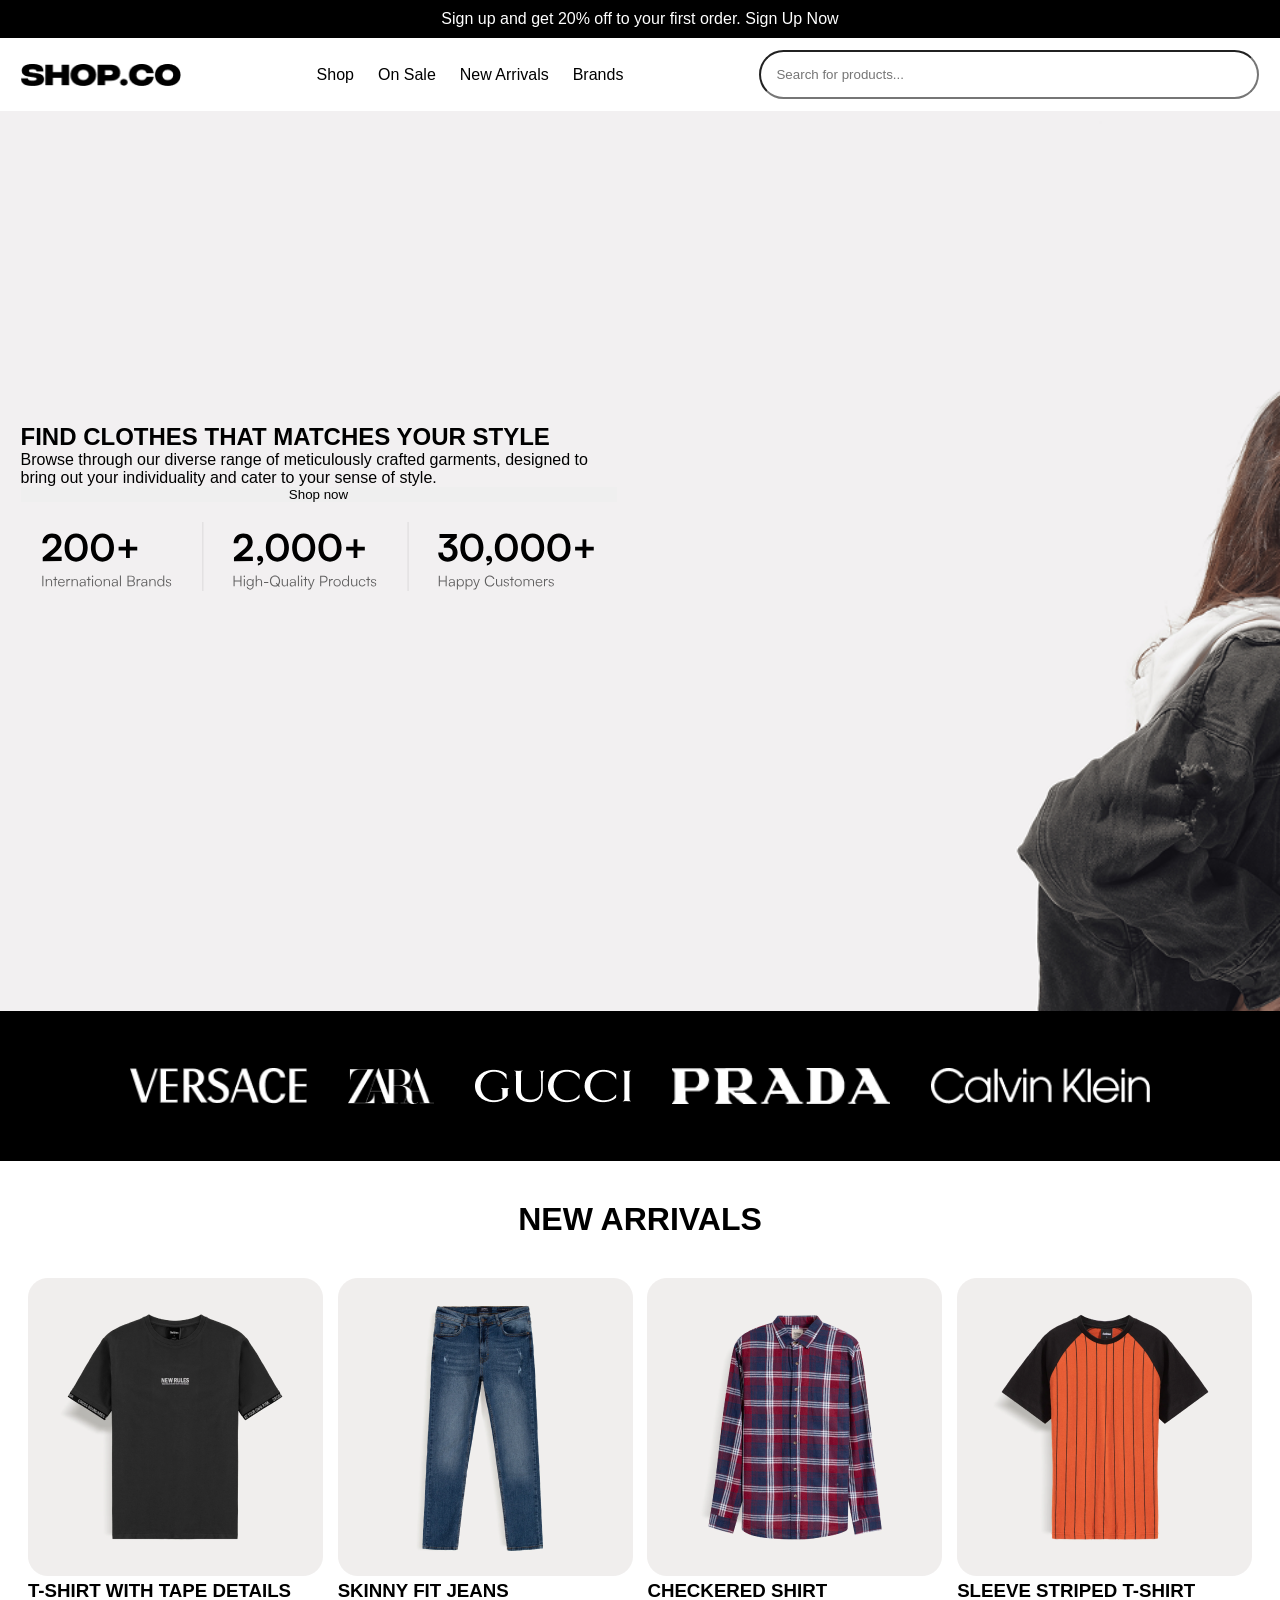
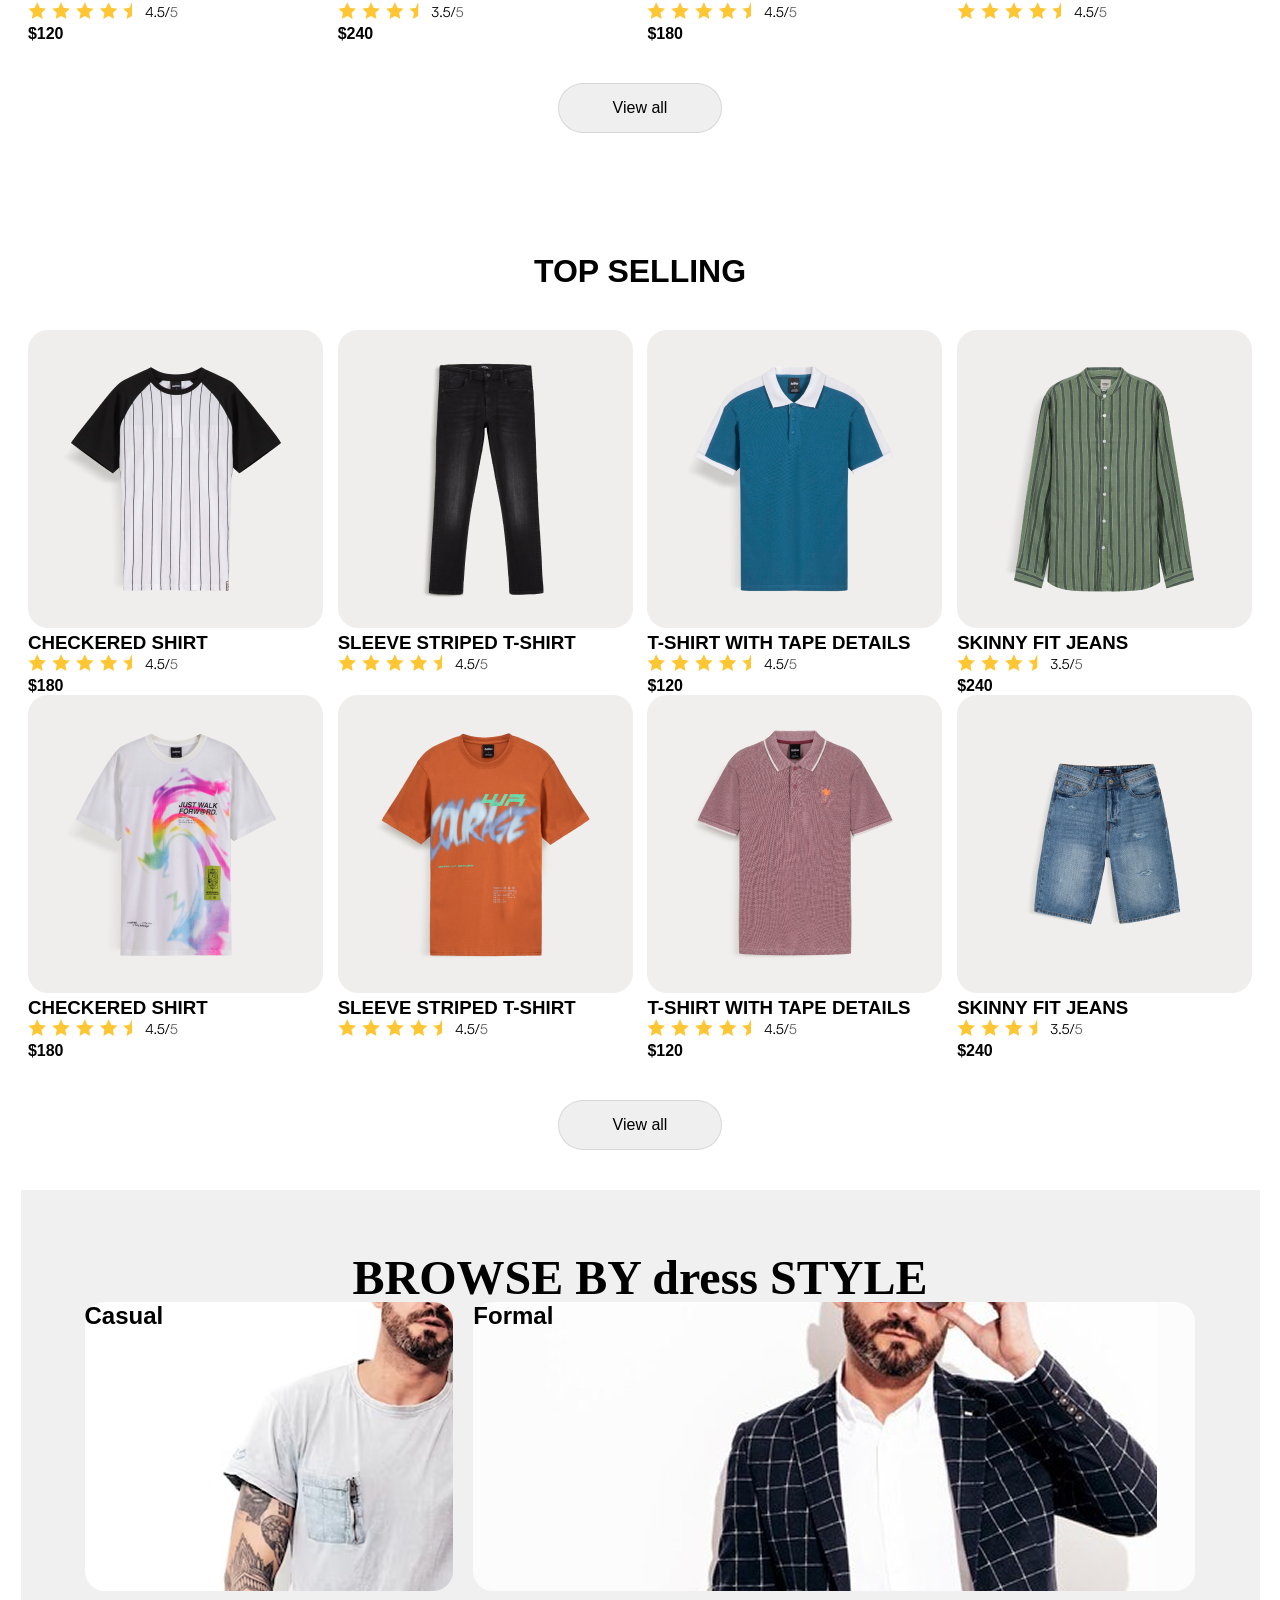
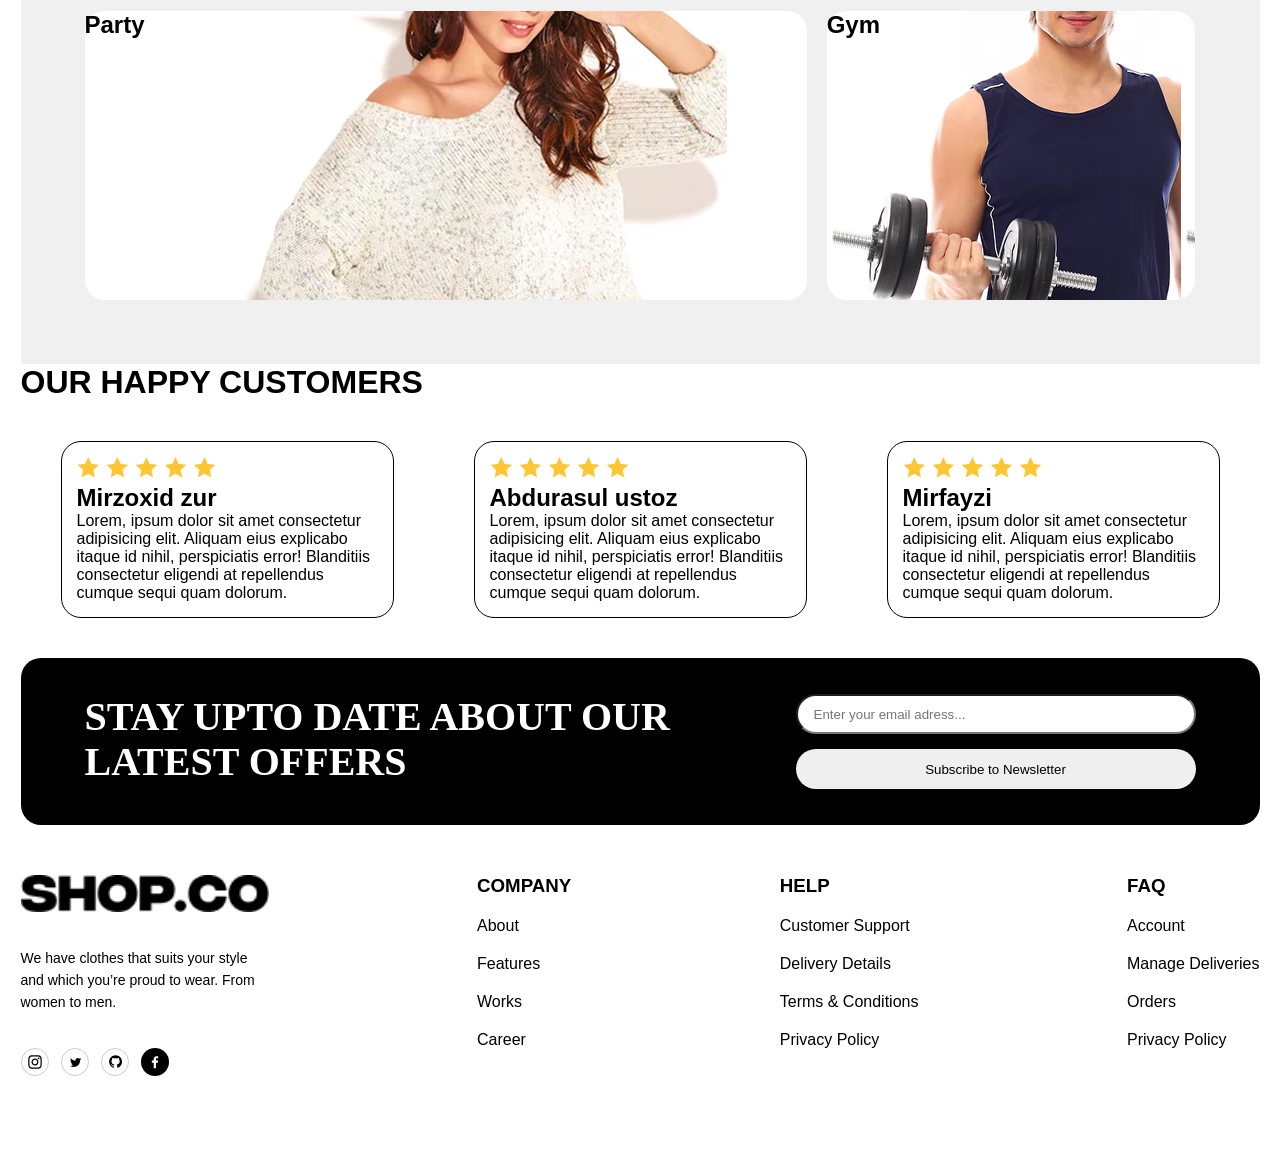
==== index.html @ d57d21ae "sdasd" ====
<!doctype html>
<html lang="en">

<head>
  <meta charset="UTF-8" />
  <meta name="viewport" content="width=device-width, initial-scale=1.0" />
  <title>Document</title>
  <link rel="stylesheet" href="./style.css" />
  <link rel="stylesheet" href="https://cdnjs.cloudflare.com/ajax/libs/OwlCarousel2/2.3.4/assets/owl.carousel.min.css"
    integrity="sha512-tS3S5qG0BlhnQROyJXvNjeEM4UpMXHrQfTGmbQ1gKmelCxlSEBUaxhRBj/EFTzpbP4RVSrpEikbmdJobCvhE3g=="
    crossorigin="anonymous" referrerpolicy="no-referrer" />
  <link rel="stylesheet"
    href="https://cdnjs.cloudflare.com/ajax/libs/OwlCarousel2/2.3.4/assets/owl.theme.default.min.css"
    integrity="sha512-sMXtMNL1zRzolHYKEujM2AqCLUR9F2C4/05cdbxjjLSRvMQIciEPCQZo++nk7go3BtSuK9kfa/s+a4f4i5pLkw=="
    crossorigin="anonymous" referrerpolicy="no-referrer" />
  <link href="https://unpkg.com/aos@2.3.1/dist/aos.css" rel="stylesheet">
</head>

<body>
  <div class="register">
    Sign up and get 20% off to your first order. Sign Up Now
  </div>
  <nav class="nav container">
    <img src="./images/SHOP.CO.png" alt="" class="logo" />
    <ul class="nav-links">
      <li>Shop</li>
      <li>On Sale</li>
      <li>New Arrivals</li>
      <li>Brands</li>
    </ul>
    <input type="text" placeholder="Search for products..." class="search" />
  </nav>
  <section class="hero">
    <div class="container">
      <div class="left">
        <h1>FIND CLOTHES THAT MATCHES YOUR STYLE</h1>
        <p>
          Browse through our diverse range of meticulously crafted garments,
          designed to bring out your individuality and cater to your sense of
          style.
        </p>
        <button>Shop now</button>
        <img src="./images/Frame 57.svg" alt="" class="peple" />
      </div>
    </div>
  </section>
  <div class="brands">
    <div class="container brands-wrapper">

      <img data-aos="zoom-in" src="./images/Vector.png" alt="brand-logo " class="brand-logo" />

      <img data-aos="zoom-in" src="./images/zara-logo-1 1.png" alt="brand-logo " class="brand-logo" />

      <img data-aos="zoom-in" src="./images/gucci-logo-1 1.png" alt="brand-logo " class="brand-logo" />

      <img data-aos="zoom-in" src="./images/prada-logo-1 1.png" alt="brand-logo " class="brand-logo" />

      <img data-aos="zoom-in" src="./images/Group.png" alt="brand-logo " class="brand-logo" />
    </div>


  </div>

  <h1 class="newarrivals">NEW ARRIVALS</h1>
  <div class="container">
    <div data-aos="zoom-out-up" class="cardwrapper">
      <div data-aos="zoom-out-up" class="card">
        <img src="./images/Frame 32.png" alt="" />
        <h3>T-SHIRT WITH TAPE DETAILS</h3>
        <img src="./images/Frame 35.png" alt="" />
        <h4>$120</h4>
      </div>

      <div data-aos="zoom-out-up" class="card2">
        <img src="./images/Frame 33.png" alt="" />
        <h3>SKINNY FIT JEANS</h3>
        <img src="./images/Frame 39.png" alt="" />
        <h4>$240</h4>
      </div>

      <div data-aos="zoom-out-up" class="card3">
        <img src="./images/Frame 34.png" alt="" />
        <h3>CHECKERED SHIRT</h3>
        <img src="./images/Frame 40.png" alt="" />
        <h4>$180</h4>
      </div>

      <div data-aos="zoom-out-up" class="card4">
        <img src="./images/Frame 38.png" alt="" />
        <h3>SLEEVE STRIPED T-SHIRT</h3>
        <img src="./images/Frame 40.png" alt="" />
      </div>


    </div>
  </div>
  </div>
  <div class="button_view_all">
    <button class="btn-all">View all</button>
  </div>
  <div class="line">
    <img src="./images/Line 4.png" alt="" width="1240.0000000000048" />
  </div>
  <div class="topselling">
    <h1>TOP SELLING</h1>
  </div>
  <div data-aos="zoom-out-up" class="cardwrapper1 container">
    <div data-aos="zoom-out-up" class="card3">
      <img src="./images/new1.png" alt="" />
      <h3>CHECKERED SHIRT</h3>
      <img src="./images/Frame 40.png" alt="" />
      <h4>$180</h4>
    </div>

    <div data-aos="zoom-out-up" class="card4">
      <img src="./images/new2.png" alt="" />
      <h3>SLEEVE STRIPED T-SHIRT</h3>
      <img src="./images/Frame 40.png" alt="" />
    </div>

    <div data-aos="zoom-out-up" class="card">
      <img src="./images/new3.png" alt="" />
      <h3>T-SHIRT WITH TAPE DETAILS</h3>
      <img src="./images/Frame 35.png" alt="" />
      <h4>$120</h4>
    </div>

    <div data-aos="zoom-out-up" class="card2">
      <img src="./images/new4.png" alt="" />
      <h3>SKINNY FIT JEANS</h3>
      <img src="./images/Frame 39.png" alt="" />
      <h4>$240</h4>
    </div>

    <div data-aos="zoom-out-up" class="card3">
      <img src="./images/new5.png" alt="" />
      <h3>CHECKERED SHIRT</h3>
      <img src="./images/Frame 40.png" alt="" />
      <h4>$180</h4>
    </div>

    <div data-aos="zoom-out-up" class="card4">
      <img src="./images/new6.png" alt="" />
      <h3>SLEEVE STRIPED T-SHIRT</h3>
      <img src="./images/Frame 40.png" alt="" />
    </div>
    <div data-aos="zoom-out-up" class="card">
      <img src="./images/new7.png" alt="" />
      <h3>T-SHIRT WITH TAPE DETAILS</h3>
      <img src="./images/Frame 35.png" alt="" />
      <h4>$120</h4>
    </div>

    <div data-aos="zoom-out-up" class="card2">
      <img src="./images/new8.png" alt="" />
      <h3>SKINNY FIT JEANS</h3>
      <img src="./images/Frame 39.png" alt="" />
      <h4>$240</h4>
    </div>


  </div>
  <div class="button_view_all">
    <button class="btn-all">View all</button>
  </div>
  <section class="browse container">
    <h1 class="browse-title">BROWSE BY dress STYLE</h1>
    <div class="style-wrapper">
      <div data-aos="fade-right" class="style-card1">
        <h2 class="style-card-title">Casual</h2>
      </div>
      <div data-aos="fade-right" class="style-card2">
        <h2 class="style-card-title">Formal</h2>
      </div>
      <div data-aos="fade-right" class="style-card3">
        <h2 class="style-card-title">Party</h2>
      </div>
      <div data-aos="fade-right" class="style-card4">
        <h2 class="style-card-title">Gym</h2>
      </div>
    </div>
  </section>
  <div class="container">
    <h1>OUR HAPPY CUSTOMERS</h1>
    <section class="customers">
      <div class="customer-card" data-aos="fade-zoom-in" data-aos-easing="ease-in-back" data-aos-delay="300"
        data-aos-offset="0">
        <img src="./images/Frame 10.png" alt="" />
        <h2>Mirzoxid zur</h2>
        <p>
          Lorem, ipsum dolor sit amet consectetur adipisicing elit. Aliquam
          eius explicabo itaque id nihil, perspiciatis error! Blanditiis
          consectetur eligendi at repellendus cumque sequi quam dolorum.
        </p>
      </div>
      <div class="customer-card" data-aos="fade-zoom-in" data-aos-easing="ease-in-back" data-aos-delay="400"
        data-aos-offset="0">
        <img src="./images/Frame 10.png" alt="" />
        <h2>Abdurasul ustoz</h2>
        <p>
          Lorem, ipsum dolor sit amet consectetur adipisicing elit. Aliquam
          eius explicabo itaque id nihil, perspiciatis error! Blanditiis
          consectetur eligendi at repellendus cumque sequi quam dolorum.
        </p>
      </div>
      <div class="customer-card" data-aos="fade-zoom-in" data-aos-easing="ease-in-back" data-aos-delay="500"
        data-aos-offset="0">
        <img src="./images/Frame 10.png" alt="" />
        <h2>Mirfayzi</h2>
        <p>
          Lorem, ipsum dolor sit amet consectetur adipisicing elit. Aliquam
          eius explicabo itaque id nihil, perspiciatis error! Blanditiis
          consectetur eligendi at repellendus cumque sequi quam dolorum.
        </p>
      </div>
    </section>
    <div class="container">
      <section>
        <div class="latestoffers">
          <div class="textlatestoffers">
            STAY UPTO DATE ABOUT OUR LATEST OFFERS
          </div>
          <div class="btnnewsletter">
            <input type="text" placeholder="Enter your email adress..." class="search1" />
            <button class="newsletter">Subscribe to Newsletter</button>
          </div>
        </div>
      </section>
    </div>
  </div>
  <div class="container">
    <footer class="links">
      <div class="shopco">
        <img src="./images/SHOP.CO.png" alt="" />
        <p>
          We have clothes that suits your style and which you’re proud to
          wear. From women to men.
        </p>
        <div class="social-wrapper">
          <img src="./images/3 (1).svg" alt="" />
          <img src="./images/1.svg" alt="" />
          <img src="./images/4.svg" alt="" />
          <img src="./images/2.svg" alt="" />
        </div>
      </div>
      <ul class="company-wrapper">
        <li>
          <h3>COMPANY</h3>
        </li>
        <li>
          <p>About</p>
        </li>
        <li>
          <p>Features</p>
        </li>
        <li>Works</li>
        <li>Career</li>
      </ul>
      <ul>
        <li>
          <h3>HELP</h3>
        </li>
        <li>Customer Support</li>
        <li>Delivery Details</li>
        <li>Terms & Conditions</li>
        <li>Privacy Policy</li>
      </ul>
      <ul>
        <li>
          <h3>FAQ</h3>
        </li>
        <li>Account</li>
        <li>Manage Deliveries</li>
        <li>Orders</li>
        <li>Privacy Policy</li>
      </ul>
    </footer>
  </div>

  <script src="https://unpkg.com/aos@next/dist/aos.js"></script>
  <script>
    AOS.init();
  </script>
</body>

</html>
---- style.css ----
* {
  margin: 0;
  padding: 0;
  box-sizing: border-box;

  font-family: sans-serif;
}

.container {
  width: 1239px;
  margin: 0 auto;
}

.register {
  background-color: black;
  color: #fff;
  text-align: center;
  height: 38px;
  display: flex;
  align-items: center;
  justify-content: center;
}
.hero {
  background-image: url(./images/Rectangle\ 2.png);
  height: 100vh;
  background-repeat: no-repeat;
  background-size: cover;
}
.logo {
  width: 160px;
  height: 22px;
}
nav {
  display: flex;

  justify-content: space-between;
  align-items: center;
  padding: 12px 0;

}
.nav-links {
  display: flex;
  list-style-type: none;

  gap: 24px;
}
.search {
  width: 500px;
  padding: 15px;
  border-radius: 62px;
}
.left {
  width: 596px;
  display: flex;
  flex-direction: column;
  justify-content: center;
  height: calc(100vh - 50px - 38px);
}

.newarrivals {
  margin: 40px;
  display: flex;
  justify-content: center;
}

.peple {
  margin: 20px;
}
.cardwrapper {
  display: flex;
  flex-wrap: wrap;
  justify-content: space-around;
}
.button_view_all {
  display: flex;
  justify-content: center;
  margin: 40px;
}
.line {
  display: flex;
  justify-content: center;
  margin: 60px;
}
.topselling {
  display: flex;
  justify-content: center;
  margin: 40px;
}
.cardwrapper1 {
  display: flex;
  flex-wrap: wrap;
  justify-content: space-around;
}
.dressstyle {
  display: flex;
  justify-content: center;
  margin: 40px;
}

.browse {
  background-color: #f0f0f0;
  padding: 64px;
}

.browse-title {
  font-family: Integral CF;
  font-weight: 700;
  font-style: Bold;
  font-size: 48px;
  leading-trim: NONE;
  line-height: 100%;
  letter-spacing: 0%;
  text-align: center;
  vertical-align: middle;
}

.style-wrapper div {
  height: 289px;
  border-radius: 20px;
  background-color: #fff;
}

.style-wrapper {
  display: flex;
  flex-wrap: wrap;
  gap: 20px;
}

.style-card1 {
  width: calc(35% - 20px);
  background-image: url(./images/image\ 11.png);
  width: 973;
  height: 649;
  angle: -180 deg;
  opacity: 1;
  top: -122px;
  left: -347px;
}

.style-card2 {
  width: 65%;
  background-image: url(./images/image\ 13.png);
  width: 1306;
  height: 870;
  angle: 0 deg;
  opacity: 1;
  top: -146px;
}

.style-card3 {
  width: 65%;
  background-image: url(./images/image\ 12.png);
  width: 770;
  height: 616;
  angle: 0 deg;
  opacity: 1;
  top: -163px;
  left: 42px;
}

.style-card4 {
  width: calc(35% - 20px);
  background-image: url(./images/image\ 14.png);
  width: 452;
  height: 677;
  angle: 0 deg;
  opacity: 1;
  top: -148px;
  left: 53px;
}
.customer-card {
  margin: 40px;
  padding: 15px;
  border: 1px solid;
  border-radius: 20px;
}
.customers {
  display: flex;
}

.latestoffers {
  color: white;
  background-color: black;
  width: 1240;
  height: 180;
  border-radius: 20px;
  display: flex;
  justify-content: space-between;
  padding-top: 36px;
  padding-right: 64px;
  padding-bottom: 36px;
  padding-left: 64px;
  angle: 0 deg;
  opacity: 1;
  top: 3781px;
  left: 100px;
}
.textlatestoffers {
  color: white;
  width: 551;
  height: 94;
  angle: 0 deg;
  opacity: 1;
  font-family: Integral CF;
  font-weight: 700;
  font-style: Bold;
  font-size: 40px;
  leading-trim: NONE;
  line-height: 45px;
  letter-spacing: 0%;
  display: flex;
}
button {
  border: none;
}
.newsletter {
  width: 400px;
  height: 40px;
  border-radius: 30px;
  padding-top: 12px;
  padding-right: 16px;
  padding-bottom: 12px;
  padding-left: 16px;
  gap: 12px;
  angle: 0 deg;
  opacity: 1;
}
.search1 {
  width: 400px;
  height: 40px;
  border-radius: 30px;
  padding-top: 12px;
  padding-right: 16px;
  padding-bottom: 12px;
  padding-left: 16px;
  gap: 12px;
  angle: 0 deg;
  opacity: 1;
}
.btnnewsletter {
  display: flex;
  flex-direction: column;
}
.shopco{
  width: 248px;
  height: 23px;
  display: flex;
  flex-direction: column;
  gap: 35px;
  opacity: 1;
  justify-content: space-around;


  font-family: Satoshi;
font-weight: 400;
font-style: Regular;
font-size: 14px;
line-height: 22px;
letter-spacing: 0px;

}

.social-wrapper {
  display: flex;
  gap: 12px;
  justify-content: space-between;

}

.social-wrapper{
  display: flex;
  width: 28px;
  height: 28px;
}
.company-wrapper {
}
li {
  list-style-type: none;
}

.brand-logo{
  object-fit: contain;
  height: 36px;
  
}

.owl-stage{
  height: 100px !important;
}

.brands{
  background-color: #000;

}

.brands-wrapper{
  display: flex;
        align-items: center;
        justify-content: space-between;
        padding: 0px 130px;
        width: 100%;
        background-color: var(--black);
        height: 150px;
}

.btn-all{

font-weight: 500;
font-style: Medium;
font-size: 16px;
line-height: 100%;
letter-spacing: 0%;


padding:  16px 54px;
border-radius: 62px;
border: 1px solid #0000001A;

}

button:hover{
  cursor: pointer;
}

.btnnewsletter{
  display: flex;
  gap: 15px;
}

.links{
  display: flex;
  justify-content: space-between;
  margin-top: 50px;
  margin-bottom: 100px;
}

.links ul{
  display: flex;
  flex-direction: column;
  gap: 20px;
}
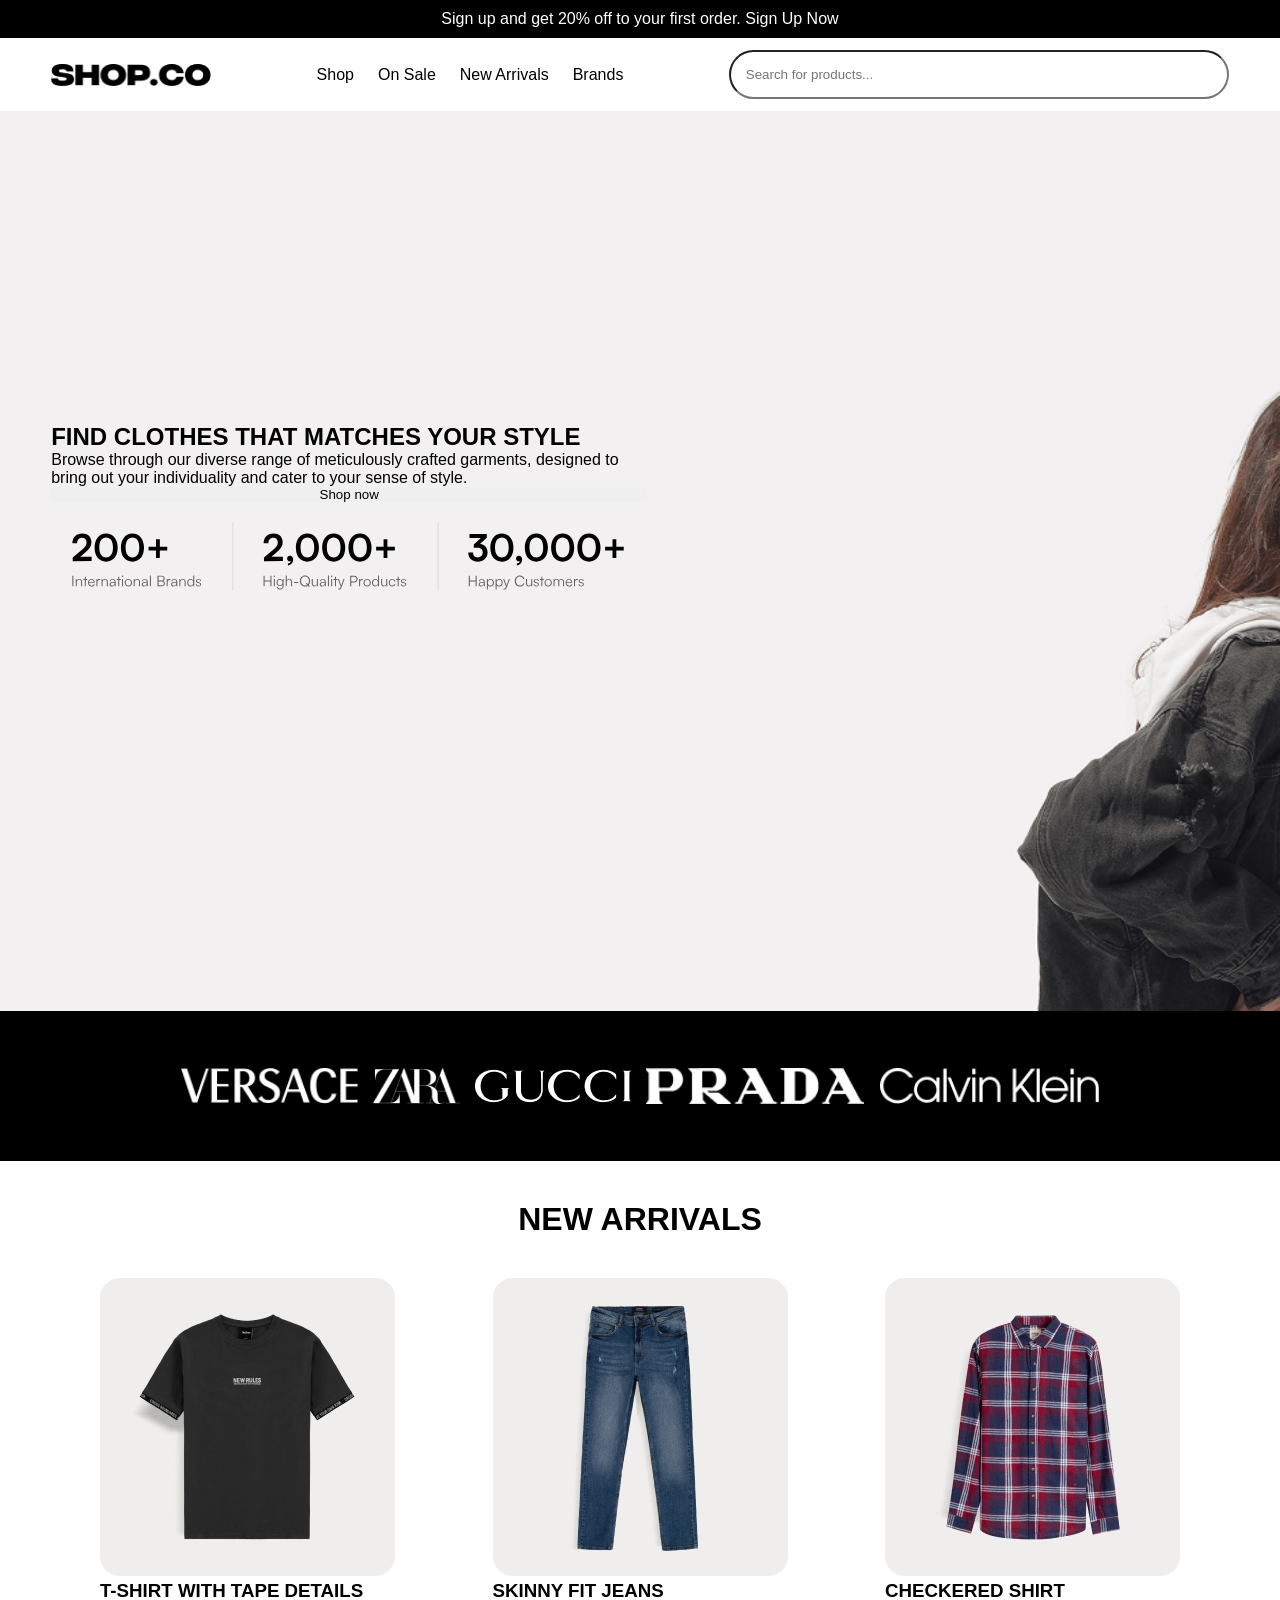
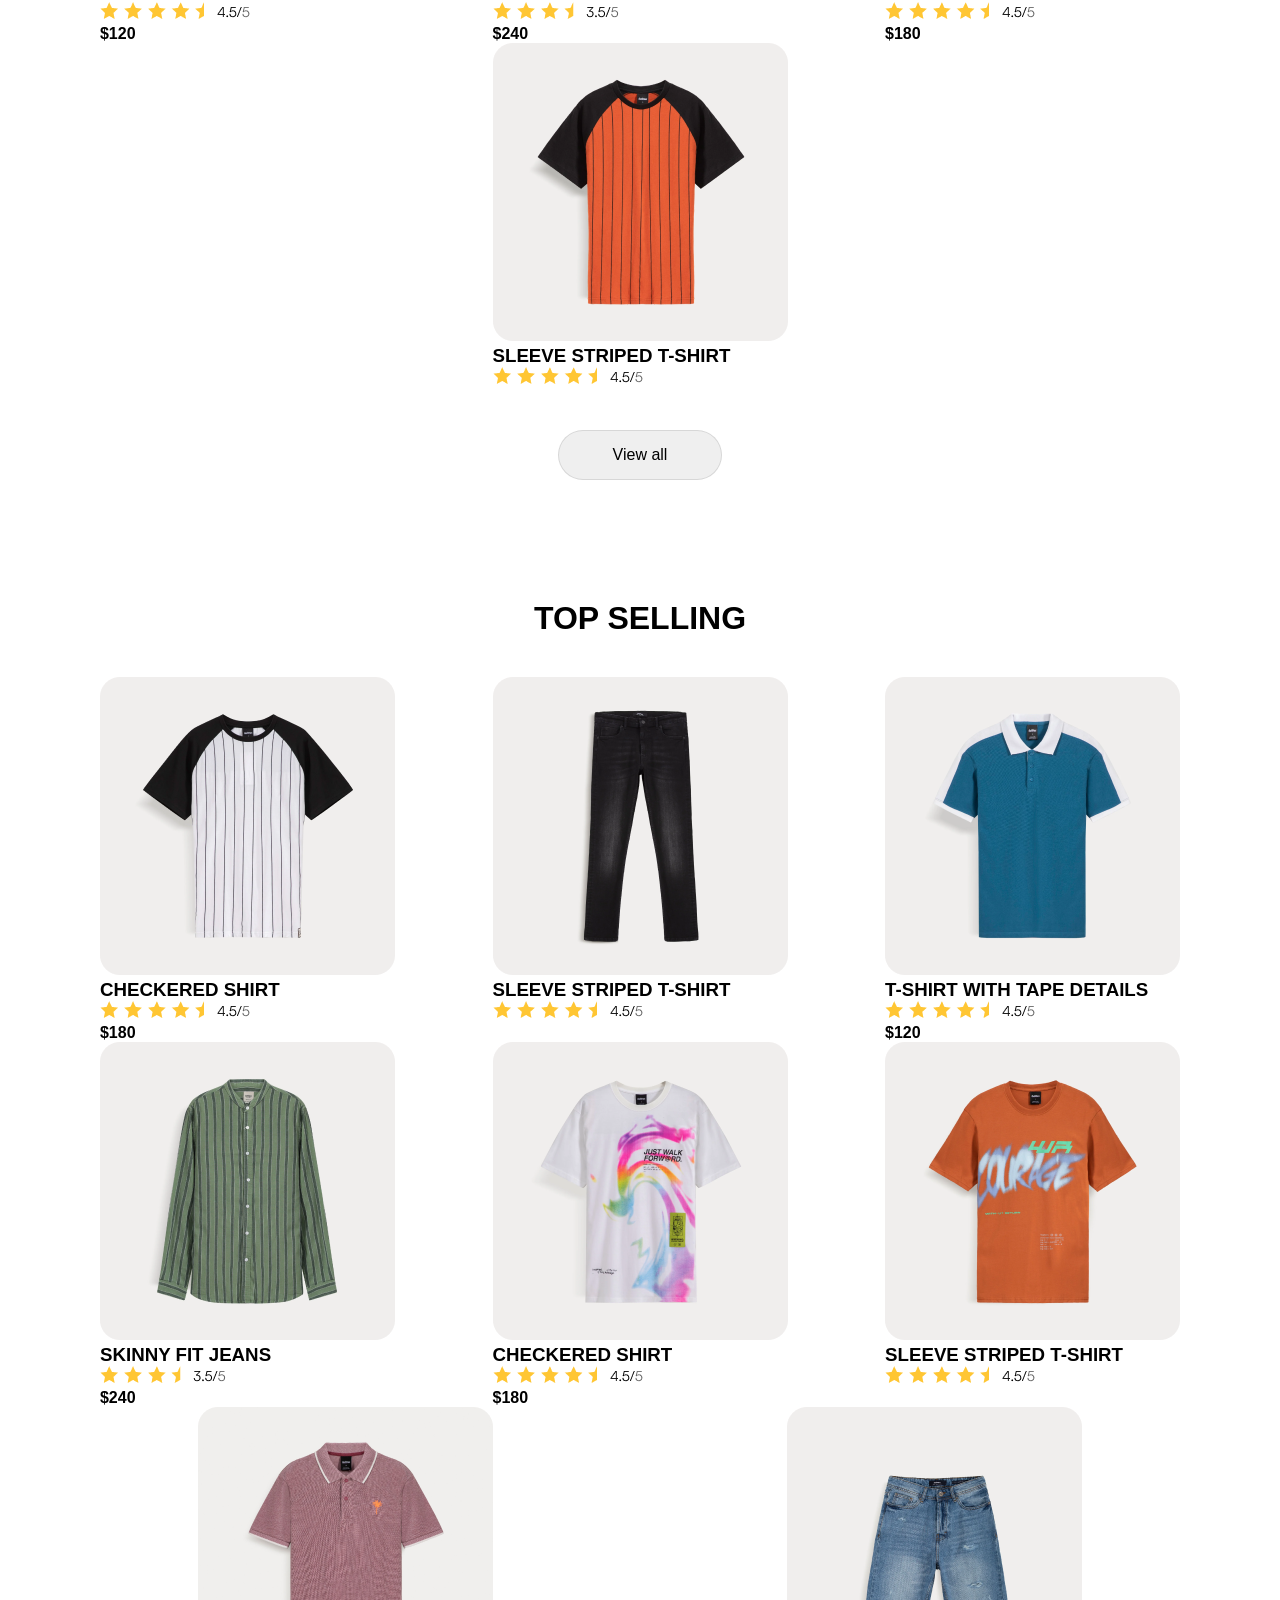
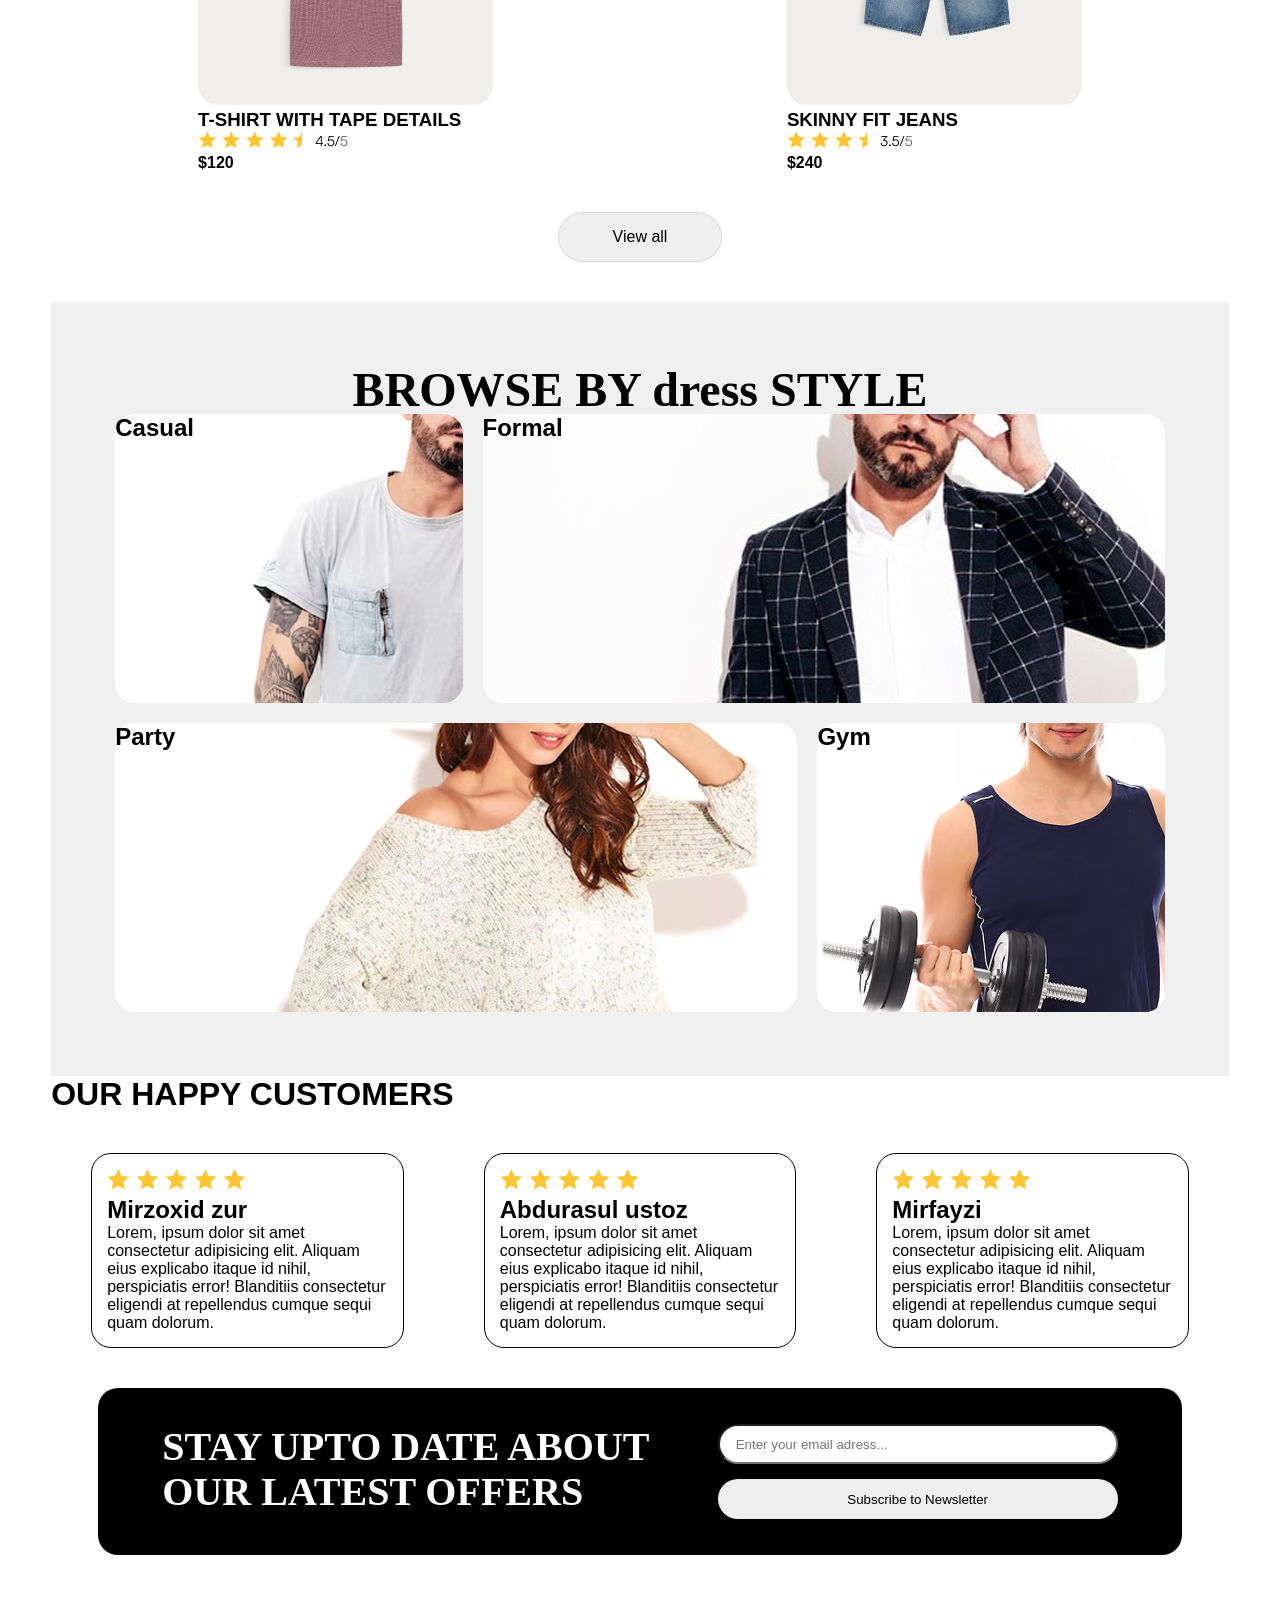
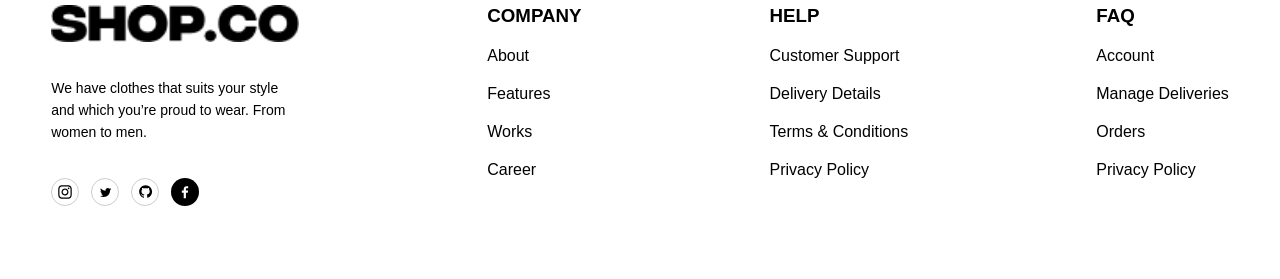
==== commit 0dbd2513: "dadsasda" ====
--- a/index.html
+++ b/index.html
@@ -64,12 +64,12 @@
   <h1 class="newarrivals">NEW ARRIVALS</h1>
   <div class="container">
     <div data-aos="zoom-out-up" class="cardwrapper">
-      <div data-aos="zoom-out-up" class="card">
+      <a href="./detail.html" data-aos="zoom-out-up" class="card">
         <img src="./images/Frame 32.png" alt="" />
         <h3>T-SHIRT WITH TAPE DETAILS</h3>
         <img src="./images/Frame 35.png" alt="" />
         <h4>$120</h4>
-      </div>
+      </a>
 
       <div data-aos="zoom-out-up" class="card2">
         <img src="./images/Frame 33.png" alt="" />
--- a/style.css
+++ b/style.css
@@ -4,6 +4,12 @@
   box-sizing: border-box;
 
   font-family: sans-serif;
+}
+
+html,
+body {
+  background: #fff;
+  color: #000;
 }
 
 .container {
@@ -338,4 +344,305 @@
   display: flex;
   flex-direction: column;
   gap: 20px;
+}
+
+a.card,
+a.card h3,
+a.card h4 {
+  color: inherit;
+  text-decoration: none;
+}
+a.card:hover {
+  cursor: pointer;
+  opacity: 0.85;
+}
+
+/* ===== Product detail page ===== */
+.breadcrumb {
+  display: flex;
+  align-items: center;
+  gap: 8px;
+  margin: 24px 0 20px;
+  color: #00000099;
+  font-size: 16px;
+}
+.breadcrumb a {
+  color: #00000099;
+  text-decoration: none;
+}
+.breadcrumb .current {
+  color: #000;
+}
+
+.product {
+  display: flex;
+  gap: 40px;
+  margin-bottom: 60px;
+}
+.gallery {
+  display: flex;
+  gap: 14px;
+}
+.thumbs {
+  display: flex;
+  flex-direction: column;
+  gap: 14px;
+}
+.thumb {
+  width: 152px;
+  height: 168px;
+  border-radius: 20px;
+  border: 1px solid #0000001a;
+  background: #f0eeed;
+  overflow: hidden;
+  padding: 0;
+  cursor: pointer;
+}
+.thumb.active {
+  border: 1px solid #000;
+}
+.thumb img {
+  width: 100%;
+  height: 100%;
+  object-fit: cover;
+}
+.main-image {
+  width: 444px;
+  height: 530px;
+  border-radius: 20px;
+  background: #f0eeed;
+  overflow: hidden;
+}
+.main-image img {
+  width: 100%;
+  height: 100%;
+  object-fit: cover;
+}
+
+.info {
+  flex: 1;
+}
+.product-title {
+  font-size: 40px;
+  line-height: 1.1;
+  font-weight: 700;
+  margin-bottom: 14px;
+}
+.rating {
+  margin-bottom: 14px;
+}
+.rating img {
+  height: 24px;
+}
+.price {
+  display: flex;
+  align-items: center;
+  gap: 12px;
+  font-size: 32px;
+  font-weight: 700;
+  margin-bottom: 20px;
+}
+.price-was {
+  color: #00000066;
+  text-decoration: line-through;
+}
+.price-off {
+  font-size: 16px;
+  font-weight: 500;
+  color: #ff3333;
+  background: #ff33331a;
+  border-radius: 62px;
+  padding: 6px 14px;
+}
+.product-desc {
+  color: #00000099;
+  font-size: 16px;
+  line-height: 1.5;
+  margin-bottom: 24px;
+}
+.info hr {
+  border: none;
+  border-top: 1px solid #0000001a;
+  margin: 24px 0;
+}
+.option-label {
+  color: #00000099;
+  font-size: 16px;
+  margin-bottom: 16px;
+}
+.colors {
+  display: flex;
+  gap: 16px;
+}
+.color-swatch {
+  width: 37px;
+  height: 37px;
+  border-radius: 50%;
+  border: none;
+  cursor: pointer;
+  position: relative;
+}
+.color-swatch.active::after {
+  content: "\2713";
+  color: #fff;
+  position: absolute;
+  inset: 0;
+  display: flex;
+  align-items: center;
+  justify-content: center;
+  font-size: 16px;
+}
+.sizes {
+  display: flex;
+  gap: 12px;
+  flex-wrap: wrap;
+}
+.size-btn {
+  background: #f0f0f0;
+  color: #00000099;
+  border: none;
+  border-radius: 62px;
+  padding: 12px 24px;
+  font-size: 14px;
+  cursor: pointer;
+}
+.size-btn.active {
+  background: #000;
+  color: #fff;
+}
+.cart-row {
+  display: flex;
+  gap: 20px;
+}
+.qty {
+  display: flex;
+  align-items: center;
+  justify-content: space-between;
+  background: #f0f0f0;
+  border-radius: 62px;
+  padding: 0 20px;
+  min-width: 170px;
+}
+.qty button {
+  background: none;
+  font-size: 22px;
+  padding: 14px 6px;
+  cursor: pointer;
+}
+.add-to-cart {
+  flex: 1;
+  background: #000;
+  color: #fff;
+  border-radius: 62px;
+  padding: 16px 54px;
+  font-size: 16px;
+  cursor: pointer;
+}
+
+/* Tabs + reviews */
+.tabs {
+  margin-bottom: 60px;
+}
+.tab-head {
+  display: flex;
+  justify-content: space-around;
+  border-bottom: 1px solid #0000001a;
+  margin-bottom: 40px;
+}
+.tab-btn {
+  background: none;
+  padding: 18px 0;
+  font-size: 20px;
+  color: #00000099;
+  cursor: pointer;
+}
+.tab-btn.active {
+  color: #000;
+  border-bottom: 2px solid #000;
+}
+.reviews-head {
+  display: flex;
+  justify-content: space-between;
+  align-items: center;
+  margin-bottom: 24px;
+}
+.reviews-head h2 {
+  font-size: 24px;
+}
+.reviews-head h2 span {
+  color: #00000099;
+  font-size: 16px;
+  font-weight: 400;
+}
+.write-review {
+  background: #000;
+  color: #fff;
+  border-radius: 62px;
+  padding: 14px 32px;
+  cursor: pointer;
+}
+.reviews-grid {
+  display: grid;
+  grid-template-columns: repeat(2, 1fr);
+  gap: 20px;
+}
+.review-card {
+  border: 1px solid #0000001a;
+  border-radius: 20px;
+  padding: 28px 32px;
+}
+.review-stars {
+  height: 20px;
+  margin-bottom: 14px;
+}
+.review-card h3 {
+  display: flex;
+  align-items: center;
+  gap: 8px;
+  font-size: 20px;
+  margin-bottom: 10px;
+}
+.review-card h3 img {
+  height: 20px;
+}
+.review-card p {
+  color: #00000099;
+  line-height: 1.5;
+  margin-bottom: 14px;
+}
+.review-date {
+  color: #00000099;
+  font-size: 14px;
+}
+
+.also-like {
+  margin-bottom: 60px;
+}
+.also-like h1 {
+  text-align: center;
+  margin: 40px 0;
+}
+
+@media (max-width: 1280px) {
+  .container {
+    width: 92%;
+  }
+}
+@media (max-width: 900px) {
+  .product {
+    flex-direction: column;
+  }
+  .gallery {
+    flex-direction: column-reverse;
+  }
+  .thumbs {
+    flex-direction: row;
+  }
+  .main-image {
+    width: 100%;
+    height: auto;
+  }
+  .reviews-grid {
+    grid-template-columns: 1fr;
+  }
 }
